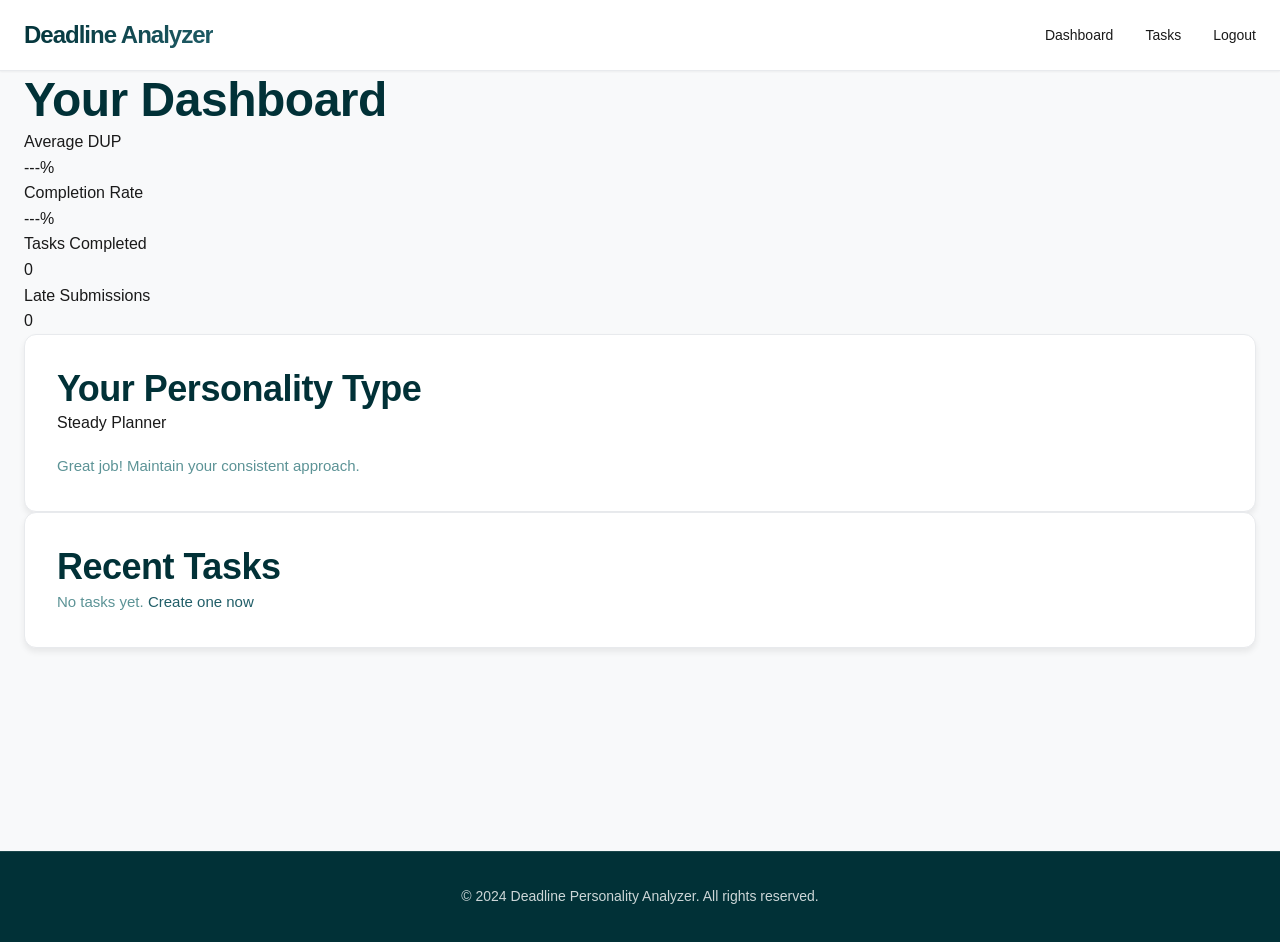
==== src/main/resources/static/dashboard.html @ 73d459dc "worked on the auth pages" ====
<!DOCTYPE html>
<html lang="en">
<head>
    <meta charset="UTF-8">
    <meta name="viewport" content="width=device-width, initial-scale=1.0">
    <title>Dashboard - Deadline Analyzer</title>
    <link rel="stylesheet" href="css/colors.css?v=2">
    <link rel="stylesheet" href="css/style.css?v=2">
</head>
<body>
<nav class="navbar">
    <div class="container">
        <div class="logo">
            <span class="logo-text">Deadline Analyzer</span>
        </div>
        <ul class="nav-links">
            <li><a href="dashboard.html">Dashboard</a></li>
            <li><a href="tasks.html">Tasks</a></li>
            <li><a href="#" id="logoutBtn">Logout</a></li>
        </ul>
    </div>
</nav>

<main>
    <div class="container">
        <h1>Your Dashboard</h1>

        <div class="dashboard-grid">
            <div class="stat-card">
                <div class="label">Average DUP</div>
                <div class="value">---%</div>
            </div>

            <div class="stat-card">
                <div class="label">Completion Rate</div>
                <div class="value">---%</div>
            </div>

            <div class="stat-card">
                <div class="label">Tasks Completed</div>
                <div class="value">0</div>
            </div>

            <div class="stat-card">
                <div class="label">Late Submissions</div>
                <div class="value">0</div>
            </div>
        </div>

        <div class="card">
            <h2>Your Personality Type</h2>
            <div class="personality-badge">Steady Planner</div>
            <p style="margin-top: 1rem;">Great job! Maintain your consistent approach.</p>
        </div>

        <div class="card">
            <h2>Recent Tasks</h2>
            <p>No tasks yet. <a href="tasks.html">Create one now</a></p>
        </div>
    </div>
</main>

<footer>
    <p>&copy; 2024 Deadline Personality Analyzer. All rights reserved.</p>
</footer>

<script src="js/app.js"></script>
<script>
    document.getElementById('logoutBtn').addEventListener('click', (e) => {
        e.preventDefault();
        localStorage.clear();
        window.location.href = 'index.html';
    });
</script>
</body>
</html>
---- src/main/resources/static/css/colors.css ----
:root {
    /* Primary Colors - Your Palette */
    --midnight-teal: #013137;
    --ocean-teal: #215E68;
    --dusty-turquoise: #297376;
    --soft-seafoam: #5C9396;
    --pale-ice-blue: #C1D9DE;

    /* Neutral Colors */
    --white: #FFFFFF;
    --dark-gray: #1A1A1A;
    --light-gray: #F8F9FA;
    --border-gray: #E8EAED;

    /* Accent Colors */
    --success-green: #10B981;
    --warning-amber: #F59E0B;
    --error-red: #EF4444;
    --info-blue: #3B82F6;

    /* Shadows */
    --shadow-sm: 0 1px 2px rgba(0, 0, 0, 0.05);
    --shadow-md: 0 4px 6px rgba(0, 0, 0, 0.07);
    --shadow-lg: 0 10px 25px rgba(1, 49, 55, 0.1);
    --shadow-xl: 0 20px 40px rgba(1, 49, 55, 0.15);

    /* Transitions */
    --transition-fast: 150ms cubic-bezier(0.4, 0, 0.2, 1);
    --transition-base: 250ms cubic-bezier(0.4, 0, 0.2, 1);
    --transition-slow: 350ms cubic-bezier(0.4, 0, 0.2, 1);
}
---- src/main/resources/static/css/style.css ----
/* ============================================
   GLOBAL STYLES
   ============================================ */

* {
    margin: 0;
    padding: 0;
    box-sizing: border-box;
}

html {
    scroll-behavior: smooth;
}

body {
    font-family: 'Segoe UI', -apple-system, BlinkMacSystemFont, 'Roboto', 'Helvetica Neue', sans-serif;
    background-color: var(--light-gray);
    color: var(--dark-gray);
    line-height: 1.6;
    overflow-x: hidden;
}

/* ============================================
   TYPOGRAPHY
   ============================================ */

h1, h2, h3, h4, h5, h6 {
    font-weight: 700;
    line-height: 1.2;
    letter-spacing: -0.5px;
}

h1 {
    font-size: 48px;
    color: var(--midnight-teal);
}

h2 {
    font-size: 36px;
    color: var(--midnight-teal);
}

h3 {
    font-size: 24px;
    color: var(--midnight-teal);
}

h4 {
    font-size: 20px;
    color: var(--midnight-teal);
}

p {
    color: var(--soft-seafoam);
    font-size: 15px;
    line-height: 1.8;
}

a {
    color: var(--ocean-teal);
    text-decoration: none;
    transition: color var(--transition-fast);
}

a:hover {
    color: var(--dusty-turquoise);
}

/* ============================================
   CONTAINER & LAYOUT
   ============================================ */

.container {
    max-width: 1280px;
    margin: 0 auto;
    padding: 0 24px;
}

main {
    min-height: calc(100vh - 80px - 120px);
}

/* ============================================
   NAVBAR
   ============================================ */

.navbar {
    background: var(--white);
    border-bottom: 1px solid var(--border-gray);
    padding: 16px 0;
    position: sticky;
    top: 0;
    z-index: 1000;
    box-shadow: var(--shadow-sm);
    transition: all var(--transition-base);
}

.navbar .container {
    display: flex;
    justify-content: space-between;
    align-items: center;
}

.logo {
    display: flex;
    align-items: center;
    gap: 12px;
    font-size: 24px;
    font-weight: 800;
    background: linear-gradient(135deg, var(--midnight-teal) 0%, var(--ocean-teal) 100%);
    -webkit-background-clip: text;
    -webkit-text-fill-color: transparent;
    background-clip: text;
    letter-spacing: -1px;
    transition: transform var(--transition-fast);
}

.logo:hover {
    transform: scale(1.02);
}

.logo-icon {
    font-size: 28px;
    display: inline-flex;
    align-items: center;
    justify-content: center;
}

.nav-links {
    list-style: none;
    display: flex;
    gap: 32px;
    align-items: center;
}

.nav-links a {
    color: var(--dark-gray);
    font-weight: 500;
    font-size: 14px;
    position: relative;
    transition: color var(--transition-fast);
}

.nav-links a::after {
    content: '';
    position: absolute;
    bottom: -6px;
    left: 0;
    width: 0;
    height: 2px;
    background: linear-gradient(90deg, var(--midnight-teal), var(--ocean-teal));
    transition: width var(--transition-fast);
}

.nav-links a:hover {
    color: var(--midnight-teal);
}

.nav-links a:hover::after {
    width: 100%;
}

/* ============================================
   BUTTONS
   ============================================ */

.btn {
    display: inline-flex;
    align-items: center;
    justify-content: center;
    padding: 12px 24px;
    border: none;
    border-radius: 8px;
    font-size: 14px;
    font-weight: 600;
    cursor: pointer;
    transition: all var(--transition-fast);
    text-decoration: none;
    gap: 8px;
    position: relative;
    overflow: hidden;
}

.btn::before {
    content: '';
    position: absolute;
    top: 0;
    left: -100%;
    width: 100%;
    height: 100%;
    background: rgba(255, 255, 255, 0.2);
    transition: left var(--transition-fast);
    z-index: -1;
}

.btn:hover::before {
    left: 100%;
}

.btn-primary {
    background: linear-gradient(135deg, var(--midnight-teal) 0%, var(--ocean-teal) 100%);
    color: var(--white);
    box-shadow: var(--shadow-md);
}

.btn-primary:hover {
    transform: translateY(-2px);
    box-shadow: var(--shadow-lg);
}

.btn-primary:active {
    transform: translateY(0);
}

.btn-secondary {
    background: var(--white);
    color: var(--ocean-teal);
    border: 2px solid var(--ocean-teal);
}

.btn-secondary:hover {
    background: var(--pale-ice-blue);
    transform: translateY(-2px);
}

.btn-large {
    padding: 16px 32px;
    font-size: 16px;
}

.btn-small {
    padding: 8px 16px;
    font-size: 13px;
}

.btn-block {
    width: 100%;
}

/* ============================================
   FORMS
   ============================================ */

.form-group {
    display: flex;
    flex-direction: column;
    margin-bottom: 20px;
}

.form-group label {
    font-weight: 600;
    color: var(--midnight-teal);
    margin-bottom: 8px;
    font-size: 14px;
    display: flex;
    align-items: center;
    gap: 8px;
}

.form-group input,
.form-group textarea {
    padding: 12px 16px;
    border: 2px solid var(--border-gray);
    border-radius: 8px;
    font-size: 14px;
    font-family: inherit;
    transition: all var(--transition-fast);
    background: var(--white);
}

.form-group input::placeholder {
    color: var(--soft-seafoam);
    opacity: 0.7;
}

.form-group input:focus,
.form-group textarea:focus {
    outline: none;
    border-color: var(--ocean-teal);
    box-shadow: 0 0 0 4px rgba(33, 94, 104, 0.08);
    background: rgba(33, 94, 104, 0.02);
}

.form-group input:invalid:not(:focus):not(:placeholder-shown) {
    border-color: var(--error-red);
}

.password-hint {
    font-size: 12px;
    color: var(--soft-seafoam);
    margin-top: 6px;
}

/* ============================================
   CARDS
   ============================================ */

.card {
    background: var(--white);
    border-radius: 12px;
    padding: 32px;
    box-shadow: var(--shadow-md);
    border: 1px solid var(--border-gray);
    transition: all var(--transition-base);
    animation: slideUp 0.6s ease-out;
}

.card:hover {
    box-shadow: var(--shadow-lg);
    transform: translateY(-2px);
}

.card h3 {
    margin-bottom: 16px;
}

/* ============================================
   FOOTER
   ============================================ */

footer {
    background: var(--midnight-teal);
    color: var(--white);
    text-align: center;
    padding: 32px 0;
    margin-top: 80px;
    border-top: 1px solid rgba(255, 255, 255, 0.1);
}

footer p {
    color: rgba(255, 255, 255, 0.8);
    font-size: 14px;
    margin: 0;
}

/* ============================================
   ANIMATIONS
   ============================================ */

@keyframes slideUp {
    from {
        opacity: 0;
        transform: translateY(20px);
    }
    to {
        opacity: 1;
        transform: translateY(0);
    }
}

@keyframes fadeIn {
    from {
        opacity: 0;
    }
    to {
        opacity: 1;
    }
}

@keyframes slideInLeft {
    from {
        opacity: 0;
        transform: translateX(-30px);
    }
    to {
        opacity: 1;
        transform: translateX(0);
    }
}

@keyframes slideInRight {
    from {
        opacity: 0;
        transform: translateX(30px);
    }
    to {
        opacity: 1;
        transform: translateX(0);
    }
}

@keyframes pulse {
    0%, 100% {
        opacity: 1;
    }
    50% {
        opacity: 0.5;
    }
}

@keyframes glow {
    0%, 100% {
        box-shadow: var(--shadow-md);
    }
    50% {
        box-shadow: 0 0 20px rgba(33, 94, 104, 0.3);
    }
}

/* ============================================
   RESPONSIVE
   ============================================ */

@media (max-width: 768px) {
    h1 {
        font-size: 32px;
    }

    h2 {
        font-size: 24px;
    }

    .nav-links {
        gap: 16px;
    }

    .container {
        padding: 0 16px;
    }

    .card {
        padding: 20px;
    }
}
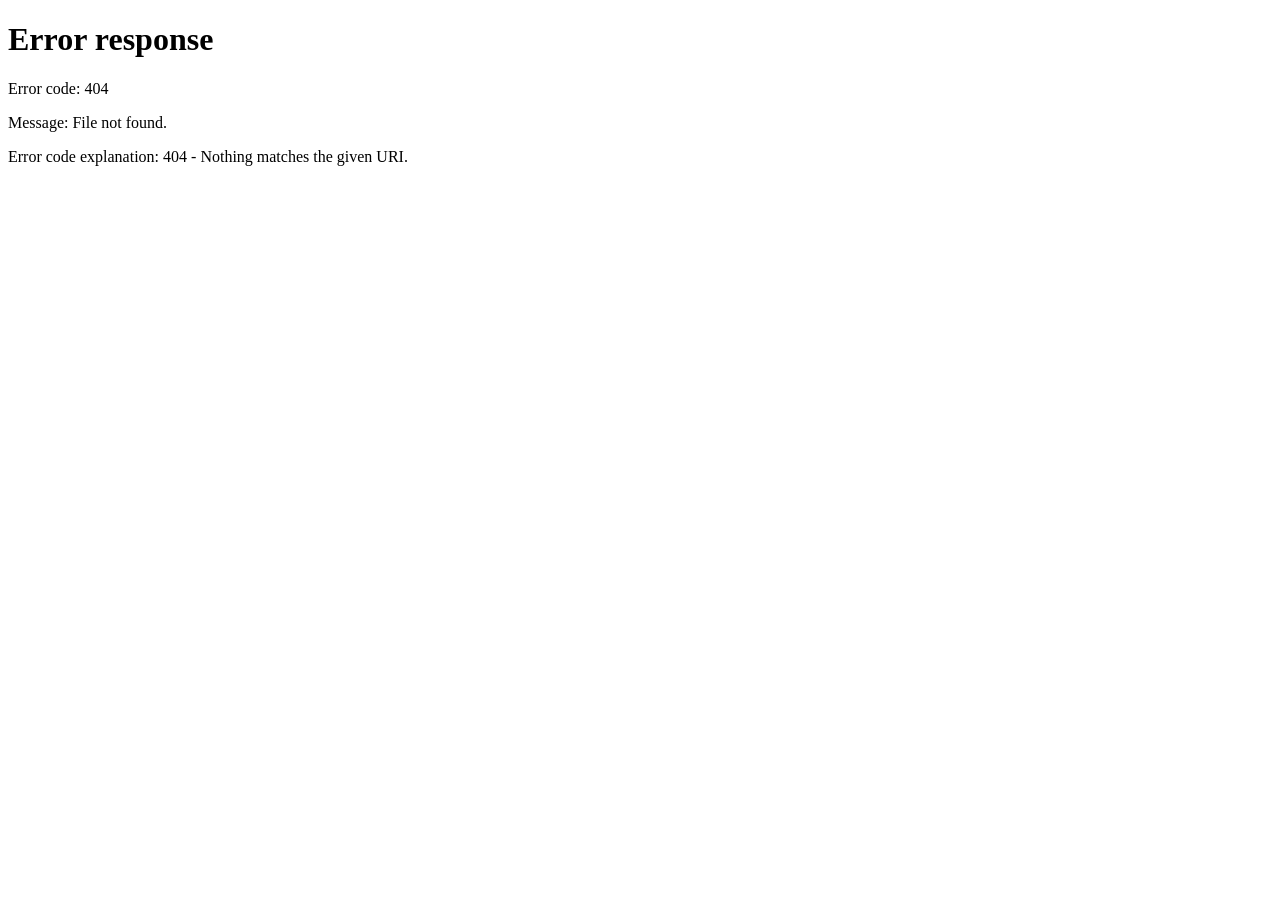
==== commit a22241ec: "Added frontend login and registration implementation" ====
--- a/src/main/resources/static/dashboard.html
+++ b/src/main/resources/static/dashboard.html
@@ -65,12 +65,16 @@
 </footer>
 
 <script src="js/app.js"></script>
+<script src="js/auth-utils.js"></script>
 <script>
-    document.getElementById('logoutBtn').addEventListener('click', (e) => {
-        e.preventDefault();
-        localStorage.clear();
-        window.location.href = 'index.html';
-    });
+    // Protect this page - user must be logged in
+    initProtectedPage();
+
+    // Alternative: manual logout without redirect
+    // document.getElementById('logoutBtn').addEventListener('click', (e) => {
+    //     e.preventDefault();
+    //     logout('/login');
+    // });
 </script>
 </body>
 </html>
--- a/src/main/resources/static/css/colors.css
+++ b/src/main/resources/static/css/colors.css
@@ -1,5 +1,5 @@
 :root {
-    /* Primary Colors - Your Palette */
+    /* Primary Colors */
     --midnight-teal: #013137;
     --ocean-teal: #215E68;
     --dusty-turquoise: #297376;
@@ -9,23 +9,17 @@
     /* Neutral Colors */
     --white: #FFFFFF;
     --dark-gray: #1A1A1A;
-    --light-gray: #F8F9FA;
-    --border-gray: #E8EAED;
+    --light-gray: #F5F5F5;
+    --border-gray: #E0E0E0;
 
-    /* Accent Colors */
-    --success-green: #10B981;
-    --warning-amber: #F59E0B;
-    --error-red: #EF4444;
-    --info-blue: #3B82F6;
+    /* Semantic Colors */
+    --success: #4CAF50;
+    --error: #F44336;
+    --warning: #FF9800;
+    --info: #2196F3;
 
     /* Shadows */
-    --shadow-sm: 0 1px 2px rgba(0, 0, 0, 0.05);
-    --shadow-md: 0 4px 6px rgba(0, 0, 0, 0.07);
-    --shadow-lg: 0 10px 25px rgba(1, 49, 55, 0.1);
-    --shadow-xl: 0 20px 40px rgba(1, 49, 55, 0.15);
-
-    /* Transitions */
-    --transition-fast: 150ms cubic-bezier(0.4, 0, 0.2, 1);
-    --transition-base: 250ms cubic-bezier(0.4, 0, 0.2, 1);
-    --transition-slow: 350ms cubic-bezier(0.4, 0, 0.2, 1);
+    --shadow-sm: 0 1px 3px rgba(0, 0, 0, 0.1);
+    --shadow-md: 0 4px 8px rgba(0, 0, 0, 0.12);
+    --shadow-lg: 0 8px 16px rgba(0, 0, 0, 0.15);
 }
--- a/src/main/resources/static/css/style.css
+++ b/src/main/resources/static/css/style.css
@@ -1,5 +1,5 @@
 /* ============================================
-   GLOBAL STYLES
+   GLOBAL
    ============================================ */
 
 * {
@@ -13,65 +13,70 @@
 }
 
 body {
-    font-family: 'Segoe UI', -apple-system, BlinkMacSystemFont, 'Roboto', 'Helvetica Neue', sans-serif;
-    background-color: var(--light-gray);
+    font-family: -apple-system, BlinkMacSystemFont, 'Segoe UI', Roboto, 'Helvetica Neue', Arial, sans-serif;
+    background-color: var(--white);
     color: var(--dark-gray);
     line-height: 1.6;
-    overflow-x: hidden;
 }
 
 /* ============================================
    TYPOGRAPHY
    ============================================ */
 
-h1, h2, h3, h4, h5, h6 {
+h1 {
+    font-size: 40px;
     font-weight: 700;
+    color: var(--midnight-teal);
+    margin-bottom: 16px;
     line-height: 1.2;
-    letter-spacing: -0.5px;
-}
-
-h1 {
-    font-size: 48px;
-    color: var(--midnight-teal);
 }
 
 h2 {
-    font-size: 36px;
-    color: var(--midnight-teal);
+    font-size: 32px;
+    font-weight: 700;
+    color: var(--midnight-teal);
+    margin-bottom: 16px;
+    line-height: 1.2;
 }
 
 h3 {
-    font-size: 24px;
-    color: var(--midnight-teal);
+    font-size: 22px;
+    font-weight: 600;
+    color: var(--midnight-teal);
+    margin-bottom: 12px;
 }
 
 h4 {
-    font-size: 20px;
-    color: var(--midnight-teal);
+    font-size: 18px;
+    font-weight: 600;
+    color: var(--midnight-teal);
+    margin-bottom: 12px;
 }
 
 p {
+    font-size: 15px;
     color: var(--soft-seafoam);
-    font-size: 15px;
     line-height: 1.8;
+    margin-bottom: 16px;
 }
 
 a {
     color: var(--ocean-teal);
     text-decoration: none;
-    transition: color var(--transition-fast);
+    font-weight: 500;
 }
 
 a:hover {
     color: var(--dusty-turquoise);
-}
-
-/* ============================================
-   CONTAINER & LAYOUT
+    text-decoration: underline;
+}
+
+/* ============================================
+   CONTAINER
    ============================================ */
 
 .container {
-    max-width: 1280px;
+    max-width: 1200px;
     margin: 0 auto;
     padding: 0 24px;
 }
@@ -85,14 +90,13 @@
    ============================================ */
 
 .navbar {
-    background: var(--white);
+    background-color: var(--white);
     border-bottom: 1px solid var(--border-gray);
     padding: 16px 0;
     position: sticky;
     top: 0;
     z-index: 1000;
     box-shadow: var(--shadow-sm);
-    transition: all var(--transition-base);
 }
 
 .navbar .container {
@@ -102,28 +106,10 @@
 }
 
 .logo {
-    display: flex;
-    align-items: center;
-    gap: 12px;
-    font-size: 24px;
-    font-weight: 800;
-    background: linear-gradient(135deg, var(--midnight-teal) 0%, var(--ocean-teal) 100%);
-    -webkit-background-clip: text;
-    -webkit-text-fill-color: transparent;
-    background-clip: text;
-    letter-spacing: -1px;
-    transition: transform var(--transition-fast);
-}
-
-.logo:hover {
-    transform: scale(1.02);
-}
-
-.logo-icon {
-    font-size: 28px;
-    display: inline-flex;
-    align-items: center;
-    justify-content: center;
+    font-size: 22px;
+    font-weight: 700;
+    color: var(--midnight-teal);
+    letter-spacing: -0.5px;
 }
 
 .nav-links {
@@ -135,29 +121,12 @@
 
 .nav-links a {
     color: var(--dark-gray);
+    font-size: 14px;
     font-weight: 500;
-    font-size: 14px;
-    position: relative;
-    transition: color var(--transition-fast);
-}
-
-.nav-links a::after {
-    content: '';
-    position: absolute;
-    bottom: -6px;
-    left: 0;
-    width: 0;
-    height: 2px;
-    background: linear-gradient(90deg, var(--midnight-teal), var(--ocean-teal));
-    transition: width var(--transition-fast);
 }
 
 .nav-links a:hover {
-    color: var(--midnight-teal);
-}
-
-.nav-links a:hover::after {
-    width: 100%;
+    color: var(--ocean-teal);
 }
 
 /* ============================================
@@ -170,62 +139,43 @@
     justify-content: center;
     padding: 12px 24px;
     border: none;
-    border-radius: 8px;
+    border-radius: 4px;
     font-size: 14px;
     font-weight: 600;
     cursor: pointer;
-    transition: all var(--transition-fast);
     text-decoration: none;
     gap: 8px;
-    position: relative;
-    overflow: hidden;
-}
-
-.btn::before {
-    content: '';
-    position: absolute;
-    top: 0;
-    left: -100%;
-    width: 100%;
-    height: 100%;
-    background: rgba(255, 255, 255, 0.2);
-    transition: left var(--transition-fast);
-    z-index: -1;
-}
-
-.btn:hover::before {
-    left: 100%;
+    transition: all 200ms ease;
+}
+
+.btn:active {
+    transform: scale(0.98);
 }
 
 .btn-primary {
-    background: linear-gradient(135deg, var(--midnight-teal) 0%, var(--ocean-teal) 100%);
+    background-color: var(--midnight-teal);
     color: var(--white);
+    box-shadow: var(--shadow-sm);
+}
+
+.btn-primary:hover {
+    background-color: var(--ocean-teal);
     box-shadow: var(--shadow-md);
 }
 
-.btn-primary:hover {
-    transform: translateY(-2px);
-    box-shadow: var(--shadow-lg);
-}
-
-.btn-primary:active {
-    transform: translateY(0);
-}
-
 .btn-secondary {
-    background: var(--white);
-    color: var(--ocean-teal);
-    border: 2px solid var(--ocean-teal);
+    background-color: var(--white);
+    color: var(--midnight-teal);
+    border: 2px solid var(--midnight-teal);
 }
 
 .btn-secondary:hover {
-    background: var(--pale-ice-blue);
-    transform: translateY(-2px);
+    background-color: var(--light-gray);
 }
 
 .btn-large {
-    padding: 16px 32px;
-    font-size: 16px;
+    padding: 14px 32px;
+    font-size: 15px;
 }
 
 .btn-small {
@@ -235,6 +185,13 @@
 
 .btn-block {
     width: 100%;
+}
+
+.btn-primary-small {
+    padding: 8px 16px;
+    font-size: 13px;
+    background-color: var(--midnight-teal);
+    color: var(--white);
 }
 
 /* ============================================
@@ -252,43 +209,30 @@
     color: var(--midnight-teal);
     margin-bottom: 8px;
     font-size: 14px;
-    display: flex;
-    align-items: center;
-    gap: 8px;
 }
 
 .form-group input,
 .form-group textarea {
-    padding: 12px 16px;
-    border: 2px solid var(--border-gray);
-    border-radius: 8px;
+    padding: 12px 14px;
+    border: 1px solid var(--border-gray);
+    border-radius: 4px;
     font-size: 14px;
     font-family: inherit;
-    transition: all var(--transition-fast);
-    background: var(--white);
+    transition: all 200ms ease;
+    background-color: var(--white);
 }
 
 .form-group input::placeholder {
     color: var(--soft-seafoam);
-    opacity: 0.7;
+    opacity: 0.6;
 }
 
 .form-group input:focus,
 .form-group textarea:focus {
     outline: none;
     border-color: var(--ocean-teal);
-    box-shadow: 0 0 0 4px rgba(33, 94, 104, 0.08);
-    background: rgba(33, 94, 104, 0.02);
-}
-
-.form-group input:invalid:not(:focus):not(:placeholder-shown) {
-    border-color: var(--error-red);
-}
-
-.password-hint {
-    font-size: 12px;
-    color: var(--soft-seafoam);
-    margin-top: 6px;
+    background-color: rgba(33, 94, 104, 0.01);
+    box-shadow: inset 0 0 0 2px rgba(33, 94, 104, 0.1);
 }
 
 /* ============================================
@@ -296,18 +240,17 @@
    ============================================ */
 
 .card {
-    background: var(--white);
-    border-radius: 12px;
+    background-color: var(--white);
+    border-radius: 4px;
     padding: 32px;
+    border: 1px solid var(--border-gray);
+    box-shadow: var(--shadow-sm);
+    transition: all 200ms ease;
+    margin-bottom: 24px;
+}
+
+.card:hover {
     box-shadow: var(--shadow-md);
-    border: 1px solid var(--border-gray);
-    transition: all var(--transition-base);
-    animation: slideUp 0.6s ease-out;
-}
-
-.card:hover {
-    box-shadow: var(--shadow-lg);
-    transform: translateY(-2px);
 }
 
 .card h3 {
@@ -315,11 +258,23 @@
 }
 
 /* ============================================
+   SECTIONS
+   ============================================ */
+
+section {
+    padding: 80px 0;
+}
+
+section:nth-child(even) {
+    background-color: var(--light-gray);
+}
+
+/* ============================================
    FOOTER
    ============================================ */
 
 footer {
-    background: var(--midnight-teal);
+    background-color: var(--midnight-teal);
     color: var(--white);
     text-align: center;
     padding: 32px 0;
@@ -328,73 +283,9 @@
 }
 
 footer p {
-    color: rgba(255, 255, 255, 0.8);
+    color: rgba(255, 255, 255, 0.9);
     font-size: 14px;
     margin: 0;
-}
-
-/* ============================================
-   ANIMATIONS
-   ============================================ */
-
-@keyframes slideUp {
-    from {
-        opacity: 0;
-        transform: translateY(20px);
-    }
-    to {
-        opacity: 1;
-        transform: translateY(0);
-    }
-}
-
-@keyframes fadeIn {
-    from {
-        opacity: 0;
-    }
-    to {
-        opacity: 1;
-    }
-}
-
-@keyframes slideInLeft {
-    from {
-        opacity: 0;
-        transform: translateX(-30px);
-    }
-    to {
-        opacity: 1;
-        transform: translateX(0);
-    }
-}
-
-@keyframes slideInRight {
-    from {
-        opacity: 0;
-        transform: translateX(30px);
-    }
-    to {
-        opacity: 1;
-        transform: translateX(0);
-    }
-}
-
-@keyframes pulse {
-    0%, 100% {
-        opacity: 1;
-    }
-    50% {
-        opacity: 0.5;
-    }
-}
-
-@keyframes glow {
-    0%, 100% {
-        box-shadow: var(--shadow-md);
-    }
-    50% {
-        box-shadow: 0 0 20px rgba(33, 94, 104, 0.3);
-    }
 }
 
 /* ============================================
@@ -403,7 +294,7 @@
 
 @media (max-width: 768px) {
     h1 {
-        font-size: 32px;
+        font-size: 28px;
     }
 
     h2 {
@@ -421,4 +312,8 @@
     .card {
         padding: 20px;
     }
+
+    section {
+        padding: 40px 0;
+    }
 }
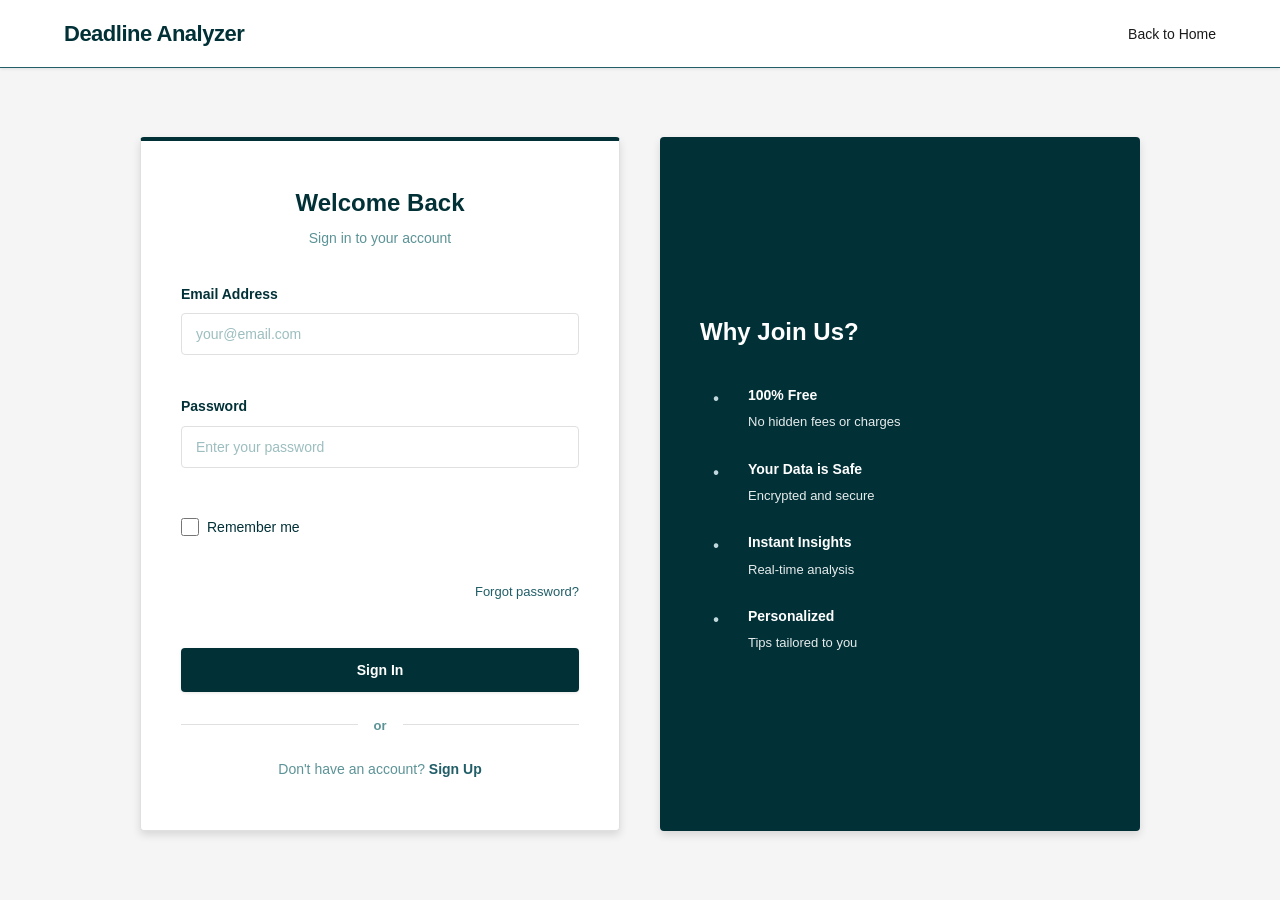
==== commit c1549911: "modified dashboard" ====
--- a/src/main/resources/static/dashboard.html
+++ b/src/main/resources/static/dashboard.html
@@ -4,17 +4,16 @@
     <meta charset="UTF-8">
     <meta name="viewport" content="width=device-width, initial-scale=1.0">
     <title>Dashboard - Deadline Analyzer</title>
-    <link rel="stylesheet" href="css/colors.css?v=2">
-    <link rel="stylesheet" href="css/style.css?v=2">
+    <link rel="stylesheet" href="css/colors.css">
+    <link rel="stylesheet" href="css/style.css">
 </head>
 <body>
 <nav class="navbar">
     <div class="container">
-        <div class="logo">
-            <span class="logo-text">Deadline Analyzer</span>
-        </div>
+        <div class="logo">Deadline Analyzer</div>
         <ul class="nav-links">
             <li><a href="dashboard.html">Dashboard</a></li>
+            <li><a href="profile.html">Profile</a></li>
             <li><a href="tasks.html">Tasks</a></li>
             <li><a href="#" id="logoutBtn">Logout</a></li>
         </ul>
@@ -23,58 +22,148 @@
 
 <main>
     <div class="container">
-        <h1>Your Dashboard</h1>
+        <div class="welcome-section">
+            <h1>Welcome, <span id="userName">User</span></h1>
+            <p class="welcome-subtitle">Track your tasks and improve your deadline management</p>
+        </div>
 
         <div class="dashboard-grid">
             <div class="stat-card">
-                <div class="label">Average DUP</div>
-                <div class="value">---%</div>
+                <div class="stat-icon">•</div>
+                <div class="label">Tasks Completed</div>
+                <div class="value" id="tasksCompleted">0</div>
             </div>
 
             <div class="stat-card">
-                <div class="label">Completion Rate</div>
-                <div class="value">---%</div>
+                <div class="stat-icon">•</div>
+                <div class="label">On-Time Submissions</div>
+                <div class="value" id="onTimeSubmissions">0</div>
             </div>
 
             <div class="stat-card">
-                <div class="label">Tasks Completed</div>
-                <div class="value">0</div>
+                <div class="stat-icon">•</div>
+                <div class="label">Late Submissions</div>
+                <div class="value" id="lateSubmissions">0</div>
             </div>
 
             <div class="stat-card">
-                <div class="label">Late Submissions</div>
-                <div class="value">0</div>
+                <div class="stat-icon">•</div>
+                <div class="label">Total Tasks Created</div>
+                <div class="value" id="totalTasks">0</div>
+            </div>
+        </div>
+
+        <div class="cards-row">
+            <div class="card">
+                <h2>Start Tracking</h2>
+                <p>Create your first task to begin tracking your deadline habits. Once you complete a task, our system will start analyzing your behavior patterns.</p>
+                <div class="action-buttons">
+                    <a href="tasks.html" class="btn btn-primary">Create New Task</a>
+                    <a href="profile.html" class="btn btn-secondary">View Profile</a>
+                </div>
+            </div>
+
+            <div class="card">
+                <h2>How to Get Started</h2>
+                <ol class="getting-started-list">
+                    <li>Go to Tasks and create a new task</li>
+                    <li>Set a deadline for your task</li>
+                    <li>Start working on your task</li>
+                    <li>Mark task as complete when done</li>
+                    <li>System analyzes your pattern</li>
+                </ol>
             </div>
         </div>
 
         <div class="card">
-            <h2>Your Personality Type</h2>
-            <div class="personality-badge">Steady Planner</div>
-            <p style="margin-top: 1rem;">Great job! Maintain your consistent approach.</p>
-        </div>
-
-        <div class="card">
-            <h2>Recent Tasks</h2>
-            <p>No tasks yet. <a href="tasks.html">Create one now</a></p>
+            <h2>What Happens Next</h2>
+            <p>After you complete your first task, our system will analyze how you manage deadlines. Based on your behavior, you'll receive:</p>
+            <ul class="next-steps-list">
+                <li>Your personalized deadline management personality type</li>
+                <li>Insights into your work habits and patterns</li>
+                <li>Customized recommendations to improve productivity</li>
+                <li>Strategies tailored to your unique style</li>
+                <li>Progress tracking and analytics dashboard</li>
+            </ul>
         </div>
     </div>
 </main>
 
 <footer>
-    <p>&copy; 2024 Deadline Personality Analyzer. All rights reserved.</p>
+    <p>&copy; 2026 Deadline Personality Analyzer. All rights reserved.</p>
 </footer>
 
-<script src="js/app.js"></script>
-<script src="js/auth-utils.js"></script>
 <script>
-    // Protect this page - user must be logged in
-    initProtectedPage();
+    document.addEventListener('DOMContentLoaded', () => {
+        const userId = localStorage.getItem('userId');
+        const fullName = localStorage.getItem('fullName');
 
-    // Alternative: manual logout without redirect
-    // document.getElementById('logoutBtn').addEventListener('click', (e) => {
-    //     e.preventDefault();
-    //     logout('/login');
-    // });
+        if (!userId) {
+            window.location.href = 'login.html';
+            return;
+        }
+
+        // Extract last name only
+        const lastNameOnly = fullName ? fullName.split(' ').pop() : 'User';
+
+        // Display user data
+        document.getElementById('userName').textContent = lastNameOnly;
+        document.getElementById('tasksCompleted').textContent = '0';
+        document.getElementById('onTimeSubmissions').textContent = '0';
+        document.getElementById('lateSubmissions').textContent = '0';
+        document.getElementById('totalTasks').textContent = '0';
+
+        // Clear onboarding flag if it exists
+        localStorage.removeItem('isNewUser');
+
+        // Logout button
+        document.getElementById('logoutBtn').addEventListener('click', (e) => {
+            e.preventDefault();
+            localStorage.clear();
+            window.location.href = 'index.html';
+        });
+    });
 </script>
+
+<style>
+    .getting-started-list {
+        list-style: decimal;
+        padding-left: 24px;
+        color: var(--dark-gray);
+    }
+
+    .getting-started-list li {
+        margin-bottom: 12px;
+        font-size: 15px;
+        line-height: 1.6;
+    }
+
+    .next-steps-list {
+        list-style: none;
+        padding: 0;
+    }
+
+    .next-steps-list li {
+        padding: 12px 0;
+        padding-left: 24px;
+        position: relative;
+        color: var(--dark-gray);
+        font-size: 15px;
+        line-height: 1.6;
+        border-bottom: 1px solid var(--border-gray);
+    }
+
+    .next-steps-list li:last-child {
+        border-bottom: none;
+    }
+
+    .next-steps-list li::before {
+        content: '•';
+        position: absolute;
+        left: 0;
+        color: var(--ocean-teal);
+        font-weight: 700;
+    }
+</style>
 </body>
 </html>
--- a/src/main/resources/static/css/style.css
+++ b/src/main/resources/static/css/style.css
@@ -90,8 +90,8 @@
    ============================================ */
 
 .navbar {
-    background-color: var(--white);
-    border-bottom: 1px solid var(--border-gray);
+    background-color: var(--midnight-teal);
+    border-bottom: 1px solid var(--ocean-teal);
     padding: 16px 0;
     position: sticky;
     top: 0;
@@ -108,7 +108,7 @@
 .logo {
     font-size: 22px;
     font-weight: 700;
-    color: var(--midnight-teal);
+    color: var(--white);
     letter-spacing: -0.5px;
 }
 
@@ -120,13 +120,29 @@
 }
 
 .nav-links a {
-    color: var(--dark-gray);
+    color: var(--white);
     font-size: 14px;
     font-weight: 500;
+    transition: all 200ms ease;
 }
 
 .nav-links a:hover {
-    color: var(--ocean-teal);
+    color: var(--pale-ice-blue);
+    text-decoration: none;
+}
+
+.nav-links .btn-primary-small {
+    background-color: var(--white);
+    color: var(--midnight-teal);
+    padding: 8px 16px;
+    font-size: 13px;
+    border-radius: 4px;
+    transition: all 200ms ease;
+}
+
+.nav-links .btn-primary-small:hover {
+    background-color: var(--pale-ice-blue);
+    color: var(--midnight-teal);
 }
 
 /* ============================================
@@ -316,4 +332,197 @@
     section {
         padding: 40px 0;
     }
+}
+
+/* Dashboard Grid */
+.dashboard-grid {
+    display: grid;
+    grid-template-columns: repeat(auto-fit, minmax(200px, 1fr));
+    gap: 20px;
+    margin-bottom: 32px;
+}
+
+.stat-card {
+    background-color: var(--white);
+    padding: 24px;
+    border-radius: 4px;
+    border: 1px solid var(--border-gray);
+    box-shadow: var(--shadow-sm);
+    text-align: center;
+}
+
+.stat-card .label {
+    font-size: 13px;
+    color: var(--soft-seafoam);
+    font-weight: 600;
+    margin-bottom: 12px;
+}
+
+.stat-card .value {
+    font-size: 28px;
+    font-weight: 700;
+    color: var(--midnight-teal);
+}
+
+/* Welcome Section */
+.welcome-section {
+    margin-bottom: 40px;
+    margin-top: 40px;
+}
+
+.welcome-section h1 {
+    margin-bottom: 8px;
+    font-size: 36px;
+}
+
+.welcome-subtitle {
+    color: var(--soft-seafoam);
+    font-size: 15px;
+    margin: 0;
+}
+
+/* Dashboard Grid */
+.dashboard-grid {
+    display: grid;
+    grid-template-columns: repeat(auto-fit, minmax(240px, 1fr));
+    gap: 20px;
+    margin-bottom: 32px;
+}
+
+.stat-card {
+    background-color: var(--white);
+    padding: 28px;
+    border-radius: 4px;
+    border: 1px solid var(--border-gray);
+    box-shadow: var(--shadow-sm);
+    text-align: center;
+    transition: all 200ms ease;
+    position: relative;
+    overflow: hidden;
+}
+
+.stat-card:hover {
+    box-shadow: var(--shadow-md);
+    border-color: var(--ocean-teal);
+}
+
+.stat-card::before {
+    content: '';
+    position: absolute;
+    top: 0;
+    left: 0;
+    right: 0;
+    height: 4px;
+    background-color: var(--ocean-teal);
+}
+
+.stat-icon {
+    color: var(--dusty-turquoise);
+    font-size: 24px;
+    font-weight: 700;
+    margin-bottom: 8px;
+}
+
+.stat-card .label {
+    font-size: 13px;
+    color: var(--soft-seafoam);
+    font-weight: 600;
+    margin-bottom: 12px;
+    text-transform: uppercase;
+    letter-spacing: 0.5px;
+}
+
+.stat-card .value {
+    font-size: 28px;
+    font-weight: 700;
+    color: var(--midnight-teal);
+}
+
+/* Cards Row */
+.cards-row {
+    display: grid;
+    grid-template-columns: repeat(auto-fit, minmax(300px, 1fr));
+    gap: 24px;
+    margin-bottom: 32px;
+}
+
+/* Action Buttons */
+.action-buttons {
+    display: flex;
+    gap: 12px;
+    flex-wrap: wrap;
+    margin-top: 20px;
+}
+
+.action-buttons .btn {
+    flex: 1;
+    min-width: 150px;
+}
+
+/* Profile Items */
+.profile-item {
+    margin-bottom: 24px;
+    padding-bottom: 24px;
+    border-bottom: 1px solid var(--border-gray);
+}
+
+.profile-item:last-child {
+    margin-bottom: 0;
+    padding-bottom: 0;
+    border-bottom: none;
+}
+
+.profile-item label {
+    display: block;
+    font-weight: 600;
+    color: var(--midnight-teal);
+    margin-bottom: 8px;
+    font-size: 13px;
+    text-transform: uppercase;
+    letter-spacing: 0.5px;
+}
+
+.profile-item p {
+    margin: 0;
+    font-size: 15px;
+    color: var(--dark-gray);
+}
+
+/* Enhanced Card */
+.card {
+    background-color: var(--white);
+    border-radius: 4px;
+    padding: 32px;
+    border: 1px solid var(--border-gray);
+    box-shadow: var(--shadow-sm);
+    transition: all 200ms ease;
+    margin-bottom: 24px;
+}
+
+.card:hover {
+    box-shadow: var(--shadow-md);
+}
+
+.card h2 {
+    margin-top: 0;
+    padding-bottom: 16px;
+    border-bottom: 2px solid var(--pale-ice-blue);
+}
+
+/* Navbar Light */
+.navbar-light {
+    background-color: var(--white);
+    box-shadow: var(--shadow-sm);
+}
+
+.navbar-light .logo {
+    color: var(--midnight-teal);
+}
+
+.navbar-light .nav-links a {
+    color: var(--dark-gray);
+}
+
+.navbar-light .nav-links a:hover {
+    color: var(--ocean-teal);
 }
